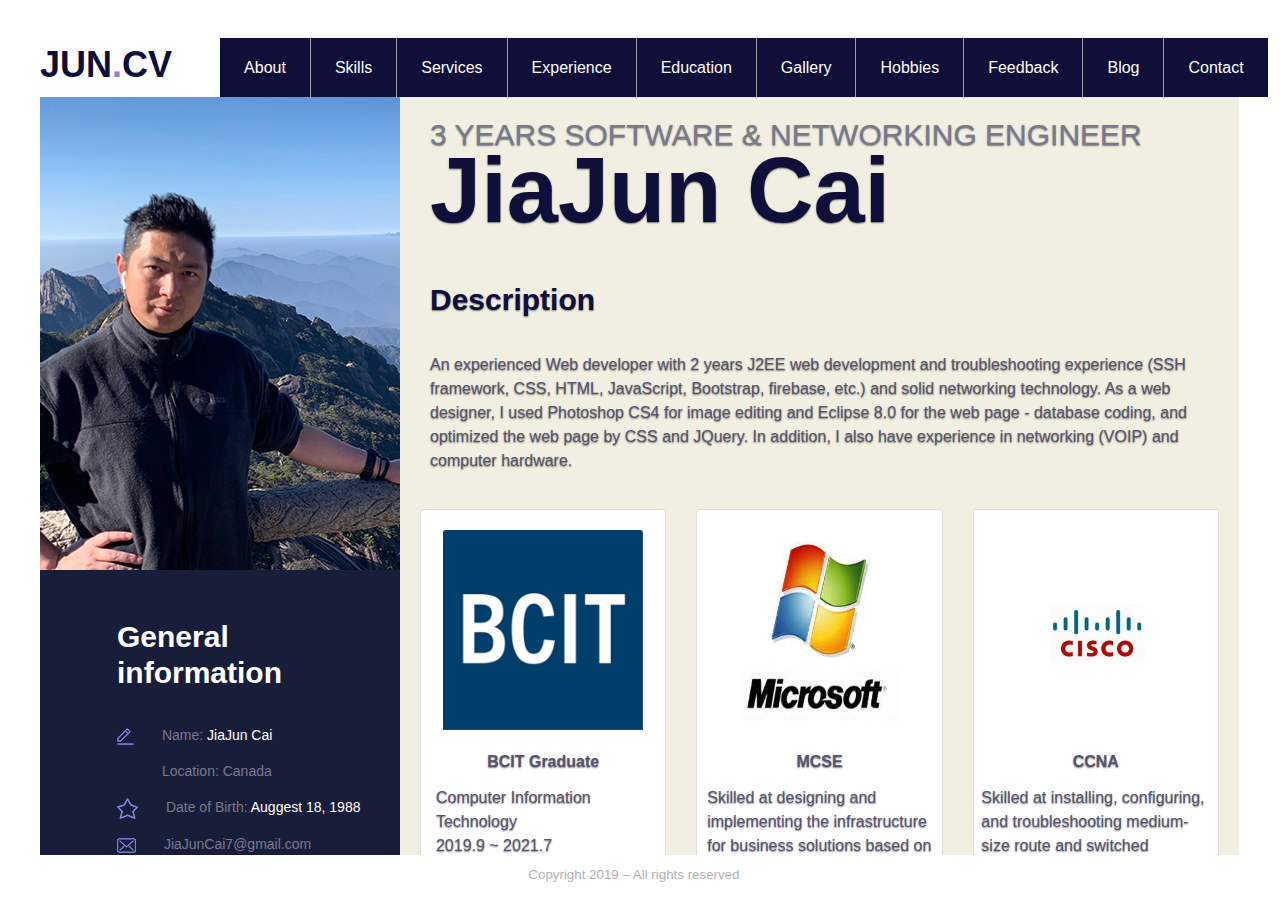
==== index.html @ 0a73e69d "Initial commit" ====
<!DOCTYPE html>
<html lang="en">
<head>
    <meta charset="UTF-8">
    <title>JUN'S CV</title>
    <!-- Bootstrap core CSS -->
    <link href="bootstrap/bootstrap.min.css" rel="stylesheet">
    <!-- Custom styles for this template -->
    <link href="bootstrap/cover.css" rel="stylesheet">
    <link rel="stylesheet" type="text/css" href="./css/GLOBAL.css" />
    <link rel="stylesheet" type="text/css" href="./css/index.css" />
</head>
<body>
<div class="main_container">
    <!-- Header -->
    <header class="header">
        <div class="head_content d-flex flex-row align-items-center justify-content-start">
            <div class="f_logo">JUN<span>.</span>CV</div>
            <div id="nav" class="main_nav d-flex flex-row align-items-end justify-content-start">
                <ul class="d-flex flex-row align-items-center justify-content-start">
                    <li><a href="javascript:changeIframe('about')">About</a></li>
                    <li><a href="javascript:changeIframe('skills')">Skills</a></li>
                    <li><a href="javascript:changeIframe('service')">Services</a></li>
                    <li><a href="javascript:changeIframe('Experience')">Experience</a></li>
                    <li><a href="javascript:changeIframe('Education')">Education</a></li>
                    <li><a href="javascript:changeIframe('Gallery')">Gallery</a></li>
                    <li><a href="javascript:changeIframe('Hobbies')">Hobbies</a></li>
                    <li><a href="javascript:changeIframe('Feedback')">Feedback</a></li>
                    <li><a href="javascript:changeIframe('Blog')">Blog</a></li>
                    <li><a href="javascript:changeIframe('contact')">Contact</a></li>
                </ul>
            </div>
            <div id="menuBtn" class="menu">
                <div class="menu_content d-flex flex-row align-items-start justify-content-start">
                    <div class="hamburger ml-auto">menu</div>
                    <div class="menu_nav text-right">
                        <ul>
                            <li><a href="javascript:changeIframe('about')">About</a></li>
                            <li><a href="javascript:changeIframe('skills')">Skills</a></li>
                            <li><a href="javascript:changeIframe('service')">Services</a></li>
                            <li><a href="javascript:changeIframe('Experience')">Experience</a></li>
                            <li><a href="javascript:changeIframe('Education')">Education</a></li>
                            <li><a href="javascript:changeIframe('Gallery')">Gallery</a></li>
                            <li><a href="javascript:changeIframe('Hobbies')">Hobbies</a></li>
                            <li><a href="javascript:changeIframe('Feedback')">Feedback</a></li>
                            <li><a href="javascript:changeIframe('Blog')">Blog</a></li>
                            <li><a href="javascript:changeIframe('contact')">Contact</a></li>
                        </ul>
                    </div>
                </div>
            </div>
        </div>
    </header>
    <div id="sub_container">
        <div class="general_intro">
            <div class="general_info_content_inner">
                <div>
                    <div class="general_info_image">
                        <img src="./imgs/JUN.JPG">
                    </div>
                </div>
                <div class="general_info_content">
                    <div class="general_info_title">General information</div>
                    <ul class = "general_info_list">
                        <li><div class="general_info_icon"><img src="imgs/icon_1.png"></div>
                            <div class="general_info_text">Name: <span>JiaJun Cai</span></div></li>
                        <li><div class="general_info_text_2">Location: <span>Canada</span></div></li>
                        <li><div class="general_info_icon"><img src="imgs/icon_2.png"></div>
                            <div class="general_info_text">Date of Birth: <span>Auggest 18, 1988</span></div></li>
                        <li><div class="general_info_icon"><img src="imgs/icon_3.png"></div>
                            <div class="general_info_text">JiaJunCai7@gmail.com</div></li>
                        <li><div class="general_info_icon"><img src="imgs/icon_4.png"></div>
                            <div class="general_info_text">+1 778 123 1234</div></li>
                        <li><div class="general_info_icon"><img src="imgs/icon_5.png"></div>
                            <div class="general_info_text"><a href="index.html">www.JIAJUNCAI.com</a></div></li>
                    </ul>
                </div>
            </div>
        </div>
        <div class="myiframe">
            <iframe id="mainiframe" src="./sub_pages/about.html" frameborder="0"
                    marginwidth="30" marginheight="50"></iframe>
        </div>
    </div>
    <div id="footer" align="center">Copyright 2019 – All rights reserved &nbsp;&nbsp;</div>
</div>
<script src="bootstrap/jquery-3.2.1.slim.min.js"></script>
<script src="bootstrap/popper.min.js"></script>
<script src="bootstrap/bootstrap.min.js"></script>
<script type="text/javascript" src="./js/index.js"></script>
</body>
</html>
---- bootstrap/cover.css ----
/*
 * Globals
 */

/* Links */
a,
a:focus,
a:hover {
  color: #fff;
}

/* Custom default button */
.btn-secondary,
.btn-secondary:hover,
.btn-secondary:focus {
  color: #333;
  text-shadow: none; /* Prevent inheritance from `body` */
  background-color: #fff;
  border: .05rem solid #fff;
}


/*
 * Base structure
 */

html,
body {
  height: 100%;
  background-color: #333;
}

body {
  display: -ms-flexbox;
  display: -webkit-box;
  display: flex;
  -ms-flex-pack: center;
  -webkit-box-pack: center;
  justify-content: center;
  color: #fff;
  text-shadow: 0 .05rem .1rem rgba(0, 0, 0, .5);
  box-shadow: inset 0 0 5rem rgba(0, 0, 0, .5);
}

.cover-container {
  max-width: 42em;
}


/*
 * Header
 */
.masthead {
  margin-bottom: 2rem;
}

.masthead-brand {
  margin-bottom: 0;
}

.nav-masthead .nav-link {
  padding: .25rem 0;
  font-weight: 700;
  color: rgba(255, 255, 255, .5);
  background-color: transparent;
  border-bottom: .25rem solid transparent;
}

.nav-masthead .nav-link:hover,
.nav-masthead .nav-link:focus {
  border-bottom-color: rgba(255, 255, 255, .25);
}

.nav-masthead .nav-link + .nav-link {
  margin-left: 1rem;
}

.nav-masthead .active {
  color: #fff;
  border-bottom-color: #fff;
}

@media (min-width: 48em) {
  .masthead-brand {
    float: left;
  }
  .nav-masthead {
    float: right;
  }
}


/*
 * Cover
 */
.cover {
  padding: 0 1.5rem;
}
.cover .btn-lg {
  padding: .75rem 1.25rem;
  font-weight: 700;
}


/*
 * Footer
 */
.mastfoot {
  color: rgba(255, 255, 255, .5);
}
---- css/GLOBAL.css ----
.f_title {
    font-family: Arial;
    font-weight: bold;
    font-size: 10pt;
    vertical-align: middle;
}

.f_label
{
    font-family: Arial;
    font-weight: bold;
    font-size: 10pt;
}

.f_content
{
    font-family: Times New Roman;
    font-weight: normal;
    font-size: 10pt;
}

*
{
    margin:0;
    padding:0;
    -webkit-font-smoothing: antialiased;
    text-shadow: rgba(0,0,0,.01) 0 0 1px;
}

html
{
    background-color: #ffffff;
}

body{
    font-family:'Montserrat', sans-serif;
    font-size:14px;
    font-weight:400;
    background-color: #f0efe2;
    color:#a5a5a5;
    height: 0;
}

ul
{
    list-style: none;
    margin-bottom:0px;
}

div
{
    display:block;
}
---- css/index.css ----
.header
{
    position:fixed;
    top:0;
    left:0;
    width:100%;
    height:97px;
    background:#FFFFFF;
    padding-top:38px;
    padding-left:40px;
    z-index:10;
    -webkit-transition: all 200ms ease;
    -moz-transition: all 200ms ease;
    -o-transition: all 200ms ease;
    transition: all 200ms ease;
}

.header.scrolled
{
    height:60px;
    padding-top:10px;
}

.header.scrolled .f_logo
{
    font-size:24px;
}

.f_logo
{
    font-size: 36px;
    font-weight: 800;
    color: #100f3a;
    margin-right: 48px;
    margin-top: -5px;
    -webkit-transition: all 200ms ease;
    -moz-transition: all 200ms ease;
    transition: all 200ms ease;
}

.f_logo span
{
   color:#8583e1;
}

.main_container
{
    width:100vw;
    height:100vh;
    overflow:hidden;
    padding-left:40px;
    padding-bottom:45px;
    padding-right:41px;
    padding-top:97px;
}

.main_nav
{
    width: 100%;
}

.main_nav ul
{
    background:#9f9fb0;
}

.main_nav ul li
{
    background:#100f3a;
    -webkit-transition: all 200ms ease;
    -moz-transition: all 200ms ease;
    -o-transition: all 200ms ease;
    transition: all 200ms ease;

}

.main_nav ul li:hover,
.main_nav ul li.active
{
    background: #8583e1;
}

.main_nav ul li:not(:last-child)
{
    margin-right:1px;
}

.main_nav ul li a
{
    display:block;
    padding-left:24px;
    padding-right:24px;
    line-height:59px;
    color:#ffffff;
    font-size:16px;
    font-weight:400;
}

.main_nav ul li.active a
{
    padding-left:36px;
    padding-right:31px;
}

#sub_container
{
    float:left;
    width:100%;
    height:100%;
    overflow:hidden;
}

.general_intro
{
    float:left;
    width:30%;
    height:100%;
    overflow: hidden;
    background: #181e3a;
}

.myiframe iframe
{
    background: #f0efe2;
    width:70%;
    float:right;
    overflow:hidden;
}



.general_info_content
{
    width:100%;
    height:100%;
    padding-left:77px;
    padding-top:49px;
    padding-right:15px;
    padding-bottom:20px;
    overflow: hidden;
}

.general_info_content_inner
{
    width: 100%;
    max-height: 100%;
}

.general_info_image
{
    width: 100%;
    height: 473px;
}

.general_info_title
{
    font-size: 30px;
    font-weight: 600;
    color: #FFFFFF;
    line-height: 1.2;
}

.general_info_list
{
    list-style-type: none;
    margin-top: 34px;
}

.general_info_list li div
{
    display:inline;
}

.general_info_list li:not(:last-child)
{
    margin-bottom:15px;
}

.general_info_icon
{
    width:21px;
    height:21px;
    margin-right: 24px;
}

.general_info_icon img
{
    max-width: 100%;
}

.general_info_text,
.general_info_text a
{
    font-size:14px;
    color: #7a798c;
    line-height: 1.2;
}

.general_info_text_2
{
    margin-left: 45px;
    font-size:14px;
    color: #7a798c;
    line-height: 1.2;
}

.general_info_text a:hover
{
    color:#FFFFFF;
}

.general_info_text span
{
    color:#FFFFFF;
}

#footer
{
    width:100%;
    font-family: 'Montserrat', sans-serif;
    font-weight: normal;
    font-size: 10pt;
    color: #b2b2b2;
    background-color: #070602;
    height: 40px;
    line-height: 40px;
    float: bottom;
}

.menu
{
    display: block;
    visibility: hidden;
    position:absolute;
    bottom:0;
    right:0;
    width:250px;
    background:#FFFFFF;
    z-index:100;
    -webkit-transition: all 600ms ease;
    -moz-transition: all 600ms ease;
    -o-transition: all 600ms ease;
    transition: all 600ms ease;
}

.menu.active
{
    display: block;
    bottom: -323px;
    box-shadow: 0px 10px 20px rgba(0,0,0,0.1);
}
.menu_content
{
    width: 100%;
    height: 100%;
    padding-top: 10px;
}
.menu_nav
{
    padding-right: 40px;
    padding-top: 35px;
}
.menu_nav ul li
{
    visibility: hidden;
    opacity: 0;
    -webkit-transform: translateY(-20px);
    -moz-transform: translateY(-20px);
    -ms-transform: translateY(-20px);
    -o-transform: translateY(-20px);
    transform: translateY(-20px);
    -webkit-transition: all 1000ms ease;
    -moz-transition: all 1000ms ease;
    -o-transition: all 1000ms ease;
    transition: all 1000ms ease;
}
.menu.active .menu_nav ul li
{
    visibility: visible;
    opacity: 1;
    -webkit-transform: translateY(0px);
    -moz-transform: translateY(0px);
    -ms-transform: translateY(0px);
    -o-transform: translateY(0px);
    transform: translateY(0px);
}
.menu_nav ul li:not(:last-child)
{
    margin-bottom: 8px;
}
.menu_nav ul li a
{
    font-size: 16px;
    text-transform: uppercase;
    font-weight: 700;
    color: #100f3a;
    -webkit-font-smoothing: antialiased;
    text-shadow: rgba(0,0,0,.01) 0 0 1px;
    -webkit-transition: all 200ms ease;
    -moz-transition: all 200ms ease;
    -o-transition: all 200ms ease;
    transition: all 200ms ease;
}
.menu_nav ul li a:hover
{
    color: #8583e1;
}

.hamburger
{
    position: absolute;
    right: 38px;
    bottom: 14px;
    cursor: pointer;
    margin-right: 3px;
    font-size: 16px;
    text-transform: uppercase;
    font-weight: 700;
    color: #100f3a;
    letter-spacing: 0.05em;
    -webkit-transition: all 200ms ease;
    -moz-transition: all 200ms ease;
    -o-transition: all 200ms ease;
    transition: all 200ms ease;
}
.hamburger:hover
{
    color: #7a798c;
}
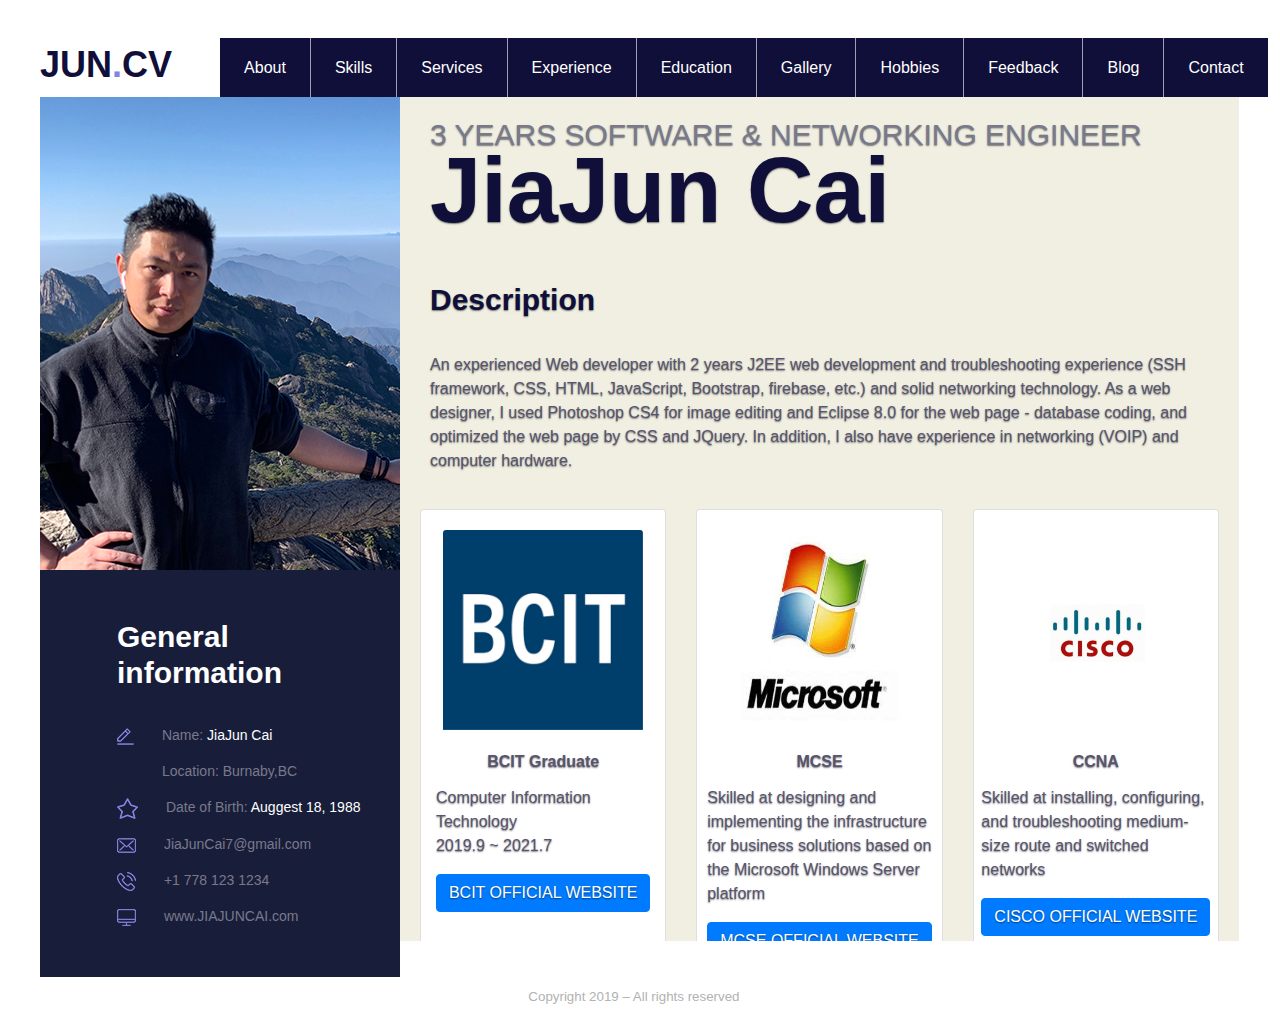
==== commit c75aae21: "Third commit" ====
--- a/index.html
+++ b/index.html
@@ -1,4 +1,4 @@
-<!DOCTYPE html>
+﻿<!DOCTYPE html>
 <html lang="en">
 <head>
     <meta charset="UTF-8">
@@ -21,12 +21,12 @@
                     <li><a href="javascript:changeIframe('about')">About</a></li>
                     <li><a href="javascript:changeIframe('skills')">Skills</a></li>
                     <li><a href="javascript:changeIframe('service')">Services</a></li>
-                    <li><a href="javascript:changeIframe('Experience')">Experience</a></li>
-                    <li><a href="javascript:changeIframe('Education')">Education</a></li>
-                    <li><a href="javascript:changeIframe('Gallery')">Gallery</a></li>
+                    <li><a href="javascript:changeIframe('experience')">Experience</a></li>
+                    <li><a href="javascript:changeIframe('education')">Education</a></li>
+                    <li><a href="javascript:changeIframe('gallery')">Gallery</a></li>
                     <li><a href="javascript:changeIframe('Hobbies')">Hobbies</a></li>
-                    <li><a href="javascript:changeIframe('Feedback')">Feedback</a></li>
-                    <li><a href="javascript:changeIframe('Blog')">Blog</a></li>
+                    <li><a href="javascript:changeIframe('feedback')">Feedback</a></li>
+                    <li><a href="javascript:changeIframe('blog')">Blog</a></li>
                     <li><a href="javascript:changeIframe('contact')">Contact</a></li>
                 </ul>
             </div>
@@ -38,12 +38,12 @@
                             <li><a href="javascript:changeIframe('about')">About</a></li>
                             <li><a href="javascript:changeIframe('skills')">Skills</a></li>
                             <li><a href="javascript:changeIframe('service')">Services</a></li>
-                            <li><a href="javascript:changeIframe('Experience')">Experience</a></li>
-                            <li><a href="javascript:changeIframe('Education')">Education</a></li>
-                            <li><a href="javascript:changeIframe('Gallery')">Gallery</a></li>
+                            <li><a href="javascript:changeIframe('experience')">Experience</a></li>
+                            <li><a href="javascript:changeIframe('education')">Education</a></li>
+                            <li><a href="javascript:changeIframe('gallery')">Gallery</a></li>
                             <li><a href="javascript:changeIframe('Hobbies')">Hobbies</a></li>
-                            <li><a href="javascript:changeIframe('Feedback')">Feedback</a></li>
-                            <li><a href="javascript:changeIframe('Blog')">Blog</a></li>
+                            <li><a href="javascript:changeIframe('feedback')">Feedback</a></li>
+                            <li><a href="javascript:changeIframe('blog')">Blog</a></li>
                             <li><a href="javascript:changeIframe('contact')">Contact</a></li>
                         </ul>
                     </div>
@@ -64,7 +64,7 @@
                     <ul class = "general_info_list">
                         <li><div class="general_info_icon"><img src="imgs/icon_1.png"></div>
                             <div class="general_info_text">Name: <span>JiaJun Cai</span></div></li>
-                        <li><div class="general_info_text_2">Location: <span>Canada</span></div></li>
+                        <li><div class="general_info_text_2">Location: <span>Burnaby,BC</span></div></li>
                         <li><div class="general_info_icon"><img src="imgs/icon_2.png"></div>
                             <div class="general_info_text">Date of Birth: <span>Auggest 18, 1988</span></div></li>
                         <li><div class="general_info_icon"><img src="imgs/icon_3.png"></div>
@@ -79,7 +79,7 @@
         </div>
         <div class="myiframe">
             <iframe id="mainiframe" src="./sub_pages/about.html" frameborder="0"
-                    marginwidth="30" marginheight="50"></iframe>
+                    marginwidth="30" marginheight="50" scrolling="no"></iframe>
         </div>
     </div>
     <div id="footer" align="center">Copyright 2019 – All rights reserved &nbsp;&nbsp;</div>
--- a/css/GLOBAL.css
+++ b/css/GLOBAL.css
@@ -1,5 +1,5 @@
 .f_title {
-    font-family: Arial;
+    font-family: Arial, sans-serif;
     font-weight: bold;
     font-size: 10pt;
     vertical-align: middle;
@@ -7,14 +7,14 @@
 
 .f_label
 {
-    font-family: Arial;
+    font-family: Arial, sans-serif;
     font-weight: bold;
     font-size: 10pt;
 }
 
 .f_content
 {
-    font-family: Times New Roman;
+    font-family: Times New Roman, sans-serif;
     font-weight: normal;
     font-size: 10pt;
 }
--- a/css/index.css
+++ b/css/index.css
@@ -46,8 +46,6 @@
 .main_container
 {
     width:100vw;
-    height:100vh;
-    overflow:hidden;
     padding-left:40px;
     padding-bottom:45px;
     padding-right:41px;
@@ -106,8 +104,6 @@
 {
     float:left;
     width:100%;
-    height:100%;
-    overflow:hidden;
 }
 
 .general_intro
@@ -124,10 +120,7 @@
     background: #f0efe2;
     width:70%;
     float:right;
-    overflow:hidden;
-}
-
-
+}
 
 .general_info_content
 {
@@ -136,8 +129,7 @@
     padding-left:77px;
     padding-top:49px;
     padding-right:15px;
-    padding-bottom:20px;
-    overflow: hidden;
+    padding-bottom:50px;
 }
 
 .general_info_content_inner
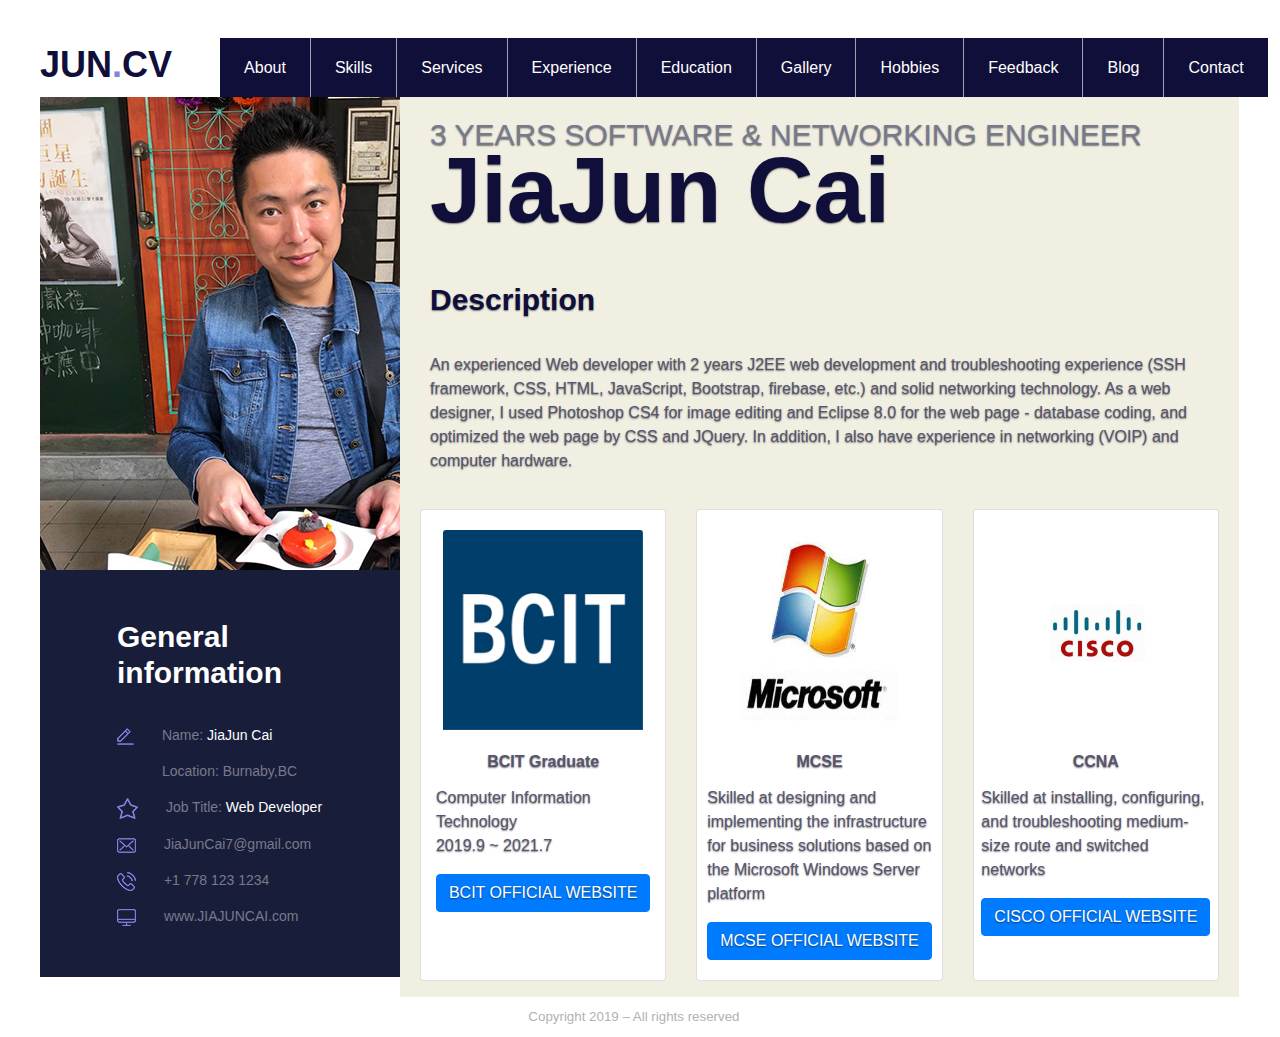
==== commit ed3dee1d: "Add files via upload" ====
--- a/index.html
+++ b/index.html
@@ -1,92 +1,93 @@
-﻿<!DOCTYPE html>
-<html lang="en">
-<head>
-    <meta charset="UTF-8">
-    <title>JUN'S CV</title>
-    <!-- Bootstrap core CSS -->
-    <link href="bootstrap/bootstrap.min.css" rel="stylesheet">
-    <!-- Custom styles for this template -->
-    <link href="bootstrap/cover.css" rel="stylesheet">
-    <link rel="stylesheet" type="text/css" href="./css/GLOBAL.css" />
-    <link rel="stylesheet" type="text/css" href="./css/index.css" />
-</head>
-<body>
-<div class="main_container">
-    <!-- Header -->
-    <header class="header">
-        <div class="head_content d-flex flex-row align-items-center justify-content-start">
-            <div class="f_logo">JUN<span>.</span>CV</div>
-            <div id="nav" class="main_nav d-flex flex-row align-items-end justify-content-start">
-                <ul class="d-flex flex-row align-items-center justify-content-start">
-                    <li><a href="javascript:changeIframe('about')">About</a></li>
-                    <li><a href="javascript:changeIframe('skills')">Skills</a></li>
-                    <li><a href="javascript:changeIframe('service')">Services</a></li>
-                    <li><a href="javascript:changeIframe('experience')">Experience</a></li>
-                    <li><a href="javascript:changeIframe('education')">Education</a></li>
-                    <li><a href="javascript:changeIframe('gallery')">Gallery</a></li>
-                    <li><a href="javascript:changeIframe('Hobbies')">Hobbies</a></li>
-                    <li><a href="javascript:changeIframe('feedback')">Feedback</a></li>
-                    <li><a href="javascript:changeIframe('blog')">Blog</a></li>
-                    <li><a href="javascript:changeIframe('contact')">Contact</a></li>
-                </ul>
-            </div>
-            <div id="menuBtn" class="menu">
-                <div class="menu_content d-flex flex-row align-items-start justify-content-start">
-                    <div class="hamburger ml-auto">menu</div>
-                    <div class="menu_nav text-right">
-                        <ul>
-                            <li><a href="javascript:changeIframe('about')">About</a></li>
-                            <li><a href="javascript:changeIframe('skills')">Skills</a></li>
-                            <li><a href="javascript:changeIframe('service')">Services</a></li>
-                            <li><a href="javascript:changeIframe('experience')">Experience</a></li>
-                            <li><a href="javascript:changeIframe('education')">Education</a></li>
-                            <li><a href="javascript:changeIframe('gallery')">Gallery</a></li>
-                            <li><a href="javascript:changeIframe('Hobbies')">Hobbies</a></li>
-                            <li><a href="javascript:changeIframe('feedback')">Feedback</a></li>
-                            <li><a href="javascript:changeIframe('blog')">Blog</a></li>
-                            <li><a href="javascript:changeIframe('contact')">Contact</a></li>
-                        </ul>
-                    </div>
-                </div>
-            </div>
-        </div>
-    </header>
-    <div id="sub_container">
-        <div class="general_intro">
-            <div class="general_info_content_inner">
-                <div>
-                    <div class="general_info_image">
-                        <img src="./imgs/JUN.JPG">
-                    </div>
-                </div>
-                <div class="general_info_content">
-                    <div class="general_info_title">General information</div>
-                    <ul class = "general_info_list">
-                        <li><div class="general_info_icon"><img src="imgs/icon_1.png"></div>
-                            <div class="general_info_text">Name: <span>JiaJun Cai</span></div></li>
-                        <li><div class="general_info_text_2">Location: <span>Burnaby,BC</span></div></li>
-                        <li><div class="general_info_icon"><img src="imgs/icon_2.png"></div>
-                            <div class="general_info_text">Date of Birth: <span>Auggest 18, 1988</span></div></li>
-                        <li><div class="general_info_icon"><img src="imgs/icon_3.png"></div>
-                            <div class="general_info_text">JiaJunCai7@gmail.com</div></li>
-                        <li><div class="general_info_icon"><img src="imgs/icon_4.png"></div>
-                            <div class="general_info_text">+1 778 123 1234</div></li>
-                        <li><div class="general_info_icon"><img src="imgs/icon_5.png"></div>
-                            <div class="general_info_text"><a href="index.html">www.JIAJUNCAI.com</a></div></li>
-                    </ul>
-                </div>
-            </div>
-        </div>
-        <div class="myiframe">
-            <iframe id="mainiframe" src="./sub_pages/about.html" frameborder="0"
-                    marginwidth="30" marginheight="50" scrolling="no"></iframe>
-        </div>
-    </div>
-    <div id="footer" align="center">Copyright 2019 – All rights reserved &nbsp;&nbsp;</div>
-</div>
-<script src="bootstrap/jquery-3.2.1.slim.min.js"></script>
-<script src="bootstrap/popper.min.js"></script>
-<script src="bootstrap/bootstrap.min.js"></script>
-<script type="text/javascript" src="./js/index.js"></script>
-</body>
+﻿<!DOCTYPE html>
+<html lang="en">
+<head>
+    <meta charset="UTF-8">
+    <title>JUN'S CV</title>
+    <!-- Bootstrap core CSS -->
+    <link href="bootstrap/bootstrap.min.css" rel="stylesheet">
+    <!-- Custom styles for this template -->
+    <link href="bootstrap/cover.css" rel="stylesheet">
+    <link rel="stylesheet" type="text/css" href="./css/GLOBAL.css" />
+    <link rel="stylesheet" type="text/css" href="./css/index.css" />
+
+</head>
+<body>
+<div class="main_container">
+    <!-- Header -->
+    <header class="header">
+        <div class="head_content d-flex flex-row align-items-center justify-content-start">
+            <div class="f_logo">JUN<span>.</span>CV</div>
+            <div id="nav" class="main_nav d-flex flex-row align-items-end justify-content-start">
+                <ul class="d-flex flex-row align-items-center justify-content-start">
+                    <li><a href="javascript:changeIframe('about')">About</a></li>
+                    <li><a href="javascript:changeIframe('skills')">Skills</a></li>
+                    <li><a href="javascript:changeIframe('service')">Services</a></li>
+                    <li><a href="javascript:changeIframe('experience')">Experience</a></li>
+                    <li><a href="javascript:changeIframe('education')">Education</a></li>
+                    <li><a href="javascript:changeIframe('gallery')">Gallery</a></li>
+                    <li><a href="javascript:changeIframe('Hobbies')">Hobbies</a></li>
+                    <li><a href="javascript:changeIframe('feedback')">Feedback</a></li>
+                    <li><a href="javascript:changeIframe('blog')">Blog</a></li>
+                    <li><a href="javascript:changeIframe('contact')">Contact</a></li>
+                </ul>
+            </div>
+            <div id="menuBtn" class="menu">
+                <div class="menu_content d-flex flex-row align-items-start justify-content-start">
+                    <div class="hamburger ml-auto">menu</div>
+                    <div class="menu_nav text-right">
+                        <ul>
+                            <li><a href="javascript:changeIframe('about')">About</a></li>
+                            <li><a href="javascript:changeIframe('skills')">Skills</a></li>
+                            <li><a href="javascript:changeIframe('service')">Services</a></li>
+                            <li><a href="javascript:changeIframe('experience')">Experience</a></li>
+                            <li><a href="javascript:changeIframe('education')">Education</a></li>
+                            <li><a href="javascript:changeIframe('gallery')">Gallery</a></li>
+                            <li><a href="javascript:changeIframe('Hobbies')">Hobbies</a></li>
+                            <li><a href="javascript:changeIframe('feedback')">Feedback</a></li>
+                            <li><a href="javascript:changeIframe('blog')">Blog</a></li>
+                            <li><a href="javascript:changeIframe('contact')">Contact</a></li>
+                        </ul>
+                    </div>
+                </div>
+            </div>
+        </div>
+    </header>
+    <div id="sub_container">
+        <div class="general_intro">
+            <div class="general_info_content_inner">
+                <div>
+                    <div class="general_info_image">
+                        <img src="./imgs/JUN.JPG">
+                    </div>
+                </div>
+                <div class="general_info_content">
+                    <div class="general_info_title">General information</div>
+                    <ul class = "general_info_list">
+                        <li><div class="general_info_icon"><img src="imgs/icon_1.png"></div>
+                            <div class="general_info_text">Name: <span>JiaJun Cai</span></div></li>
+                        <li><div class="general_info_text_2">Location: <span>Burnaby,BC</span></div></li>
+                        <li><div class="general_info_icon"><img src="imgs/icon_2.png"></div>
+                            <div class="general_info_text">Job Title: <span>Web Developer</span></div></li>
+                        <li><div class="general_info_icon"><img src="imgs/icon_3.png"></div>
+                            <div class="general_info_text">JiaJunCai7@gmail.com</div></li>
+                        <li><div class="general_info_icon"><img src="imgs/icon_4.png"></div>
+                            <div class="general_info_text">+1 778 123 1234</div></li>
+                        <li><div class="general_info_icon"><img src="imgs/icon_5.png"></div>
+                            <div class="general_info_text"><a href="index.html">www.JIAJUNCAI.com</a></div></li>
+                    </ul>
+                </div>
+            </div>
+        </div>
+        <div class="myiframe">
+            <iframe id="mainiframe" src="./sub_pages/about.html" frameborder="0"
+                    marginwidth="30" marginheight="50" scrolling="no"></iframe>
+        </div>
+    </div>
+    <div id="footer" align="center">Copyright 2019 – All rights reserved &nbsp;&nbsp;</div>
+</div>
+<script src="bootstrap/jquery-3.2.1.slim.min.js"></script>
+<script src="bootstrap/popper.min.js"></script>
+<script src="bootstrap/bootstrap.min.js"></script>
+<script type="text/javascript" src="./js/index.js"></script>
+</body>
 </html>--- a/css/index.css
+++ b/css/index.css
@@ -40,7 +40,7 @@
 
 .f_logo span
 {
-   color:#8583e1;
+    color:#8583e1;
 }
 
 .main_container
@@ -119,6 +119,7 @@
 {
     background: #f0efe2;
     width:70%;
+    height: 900px;
     float:right;
 }
 
@@ -216,6 +217,7 @@
     background-color: #070602;
     height: 40px;
     line-height: 40px;
+    vertical-align: center;
     float: bottom;
 }
 
